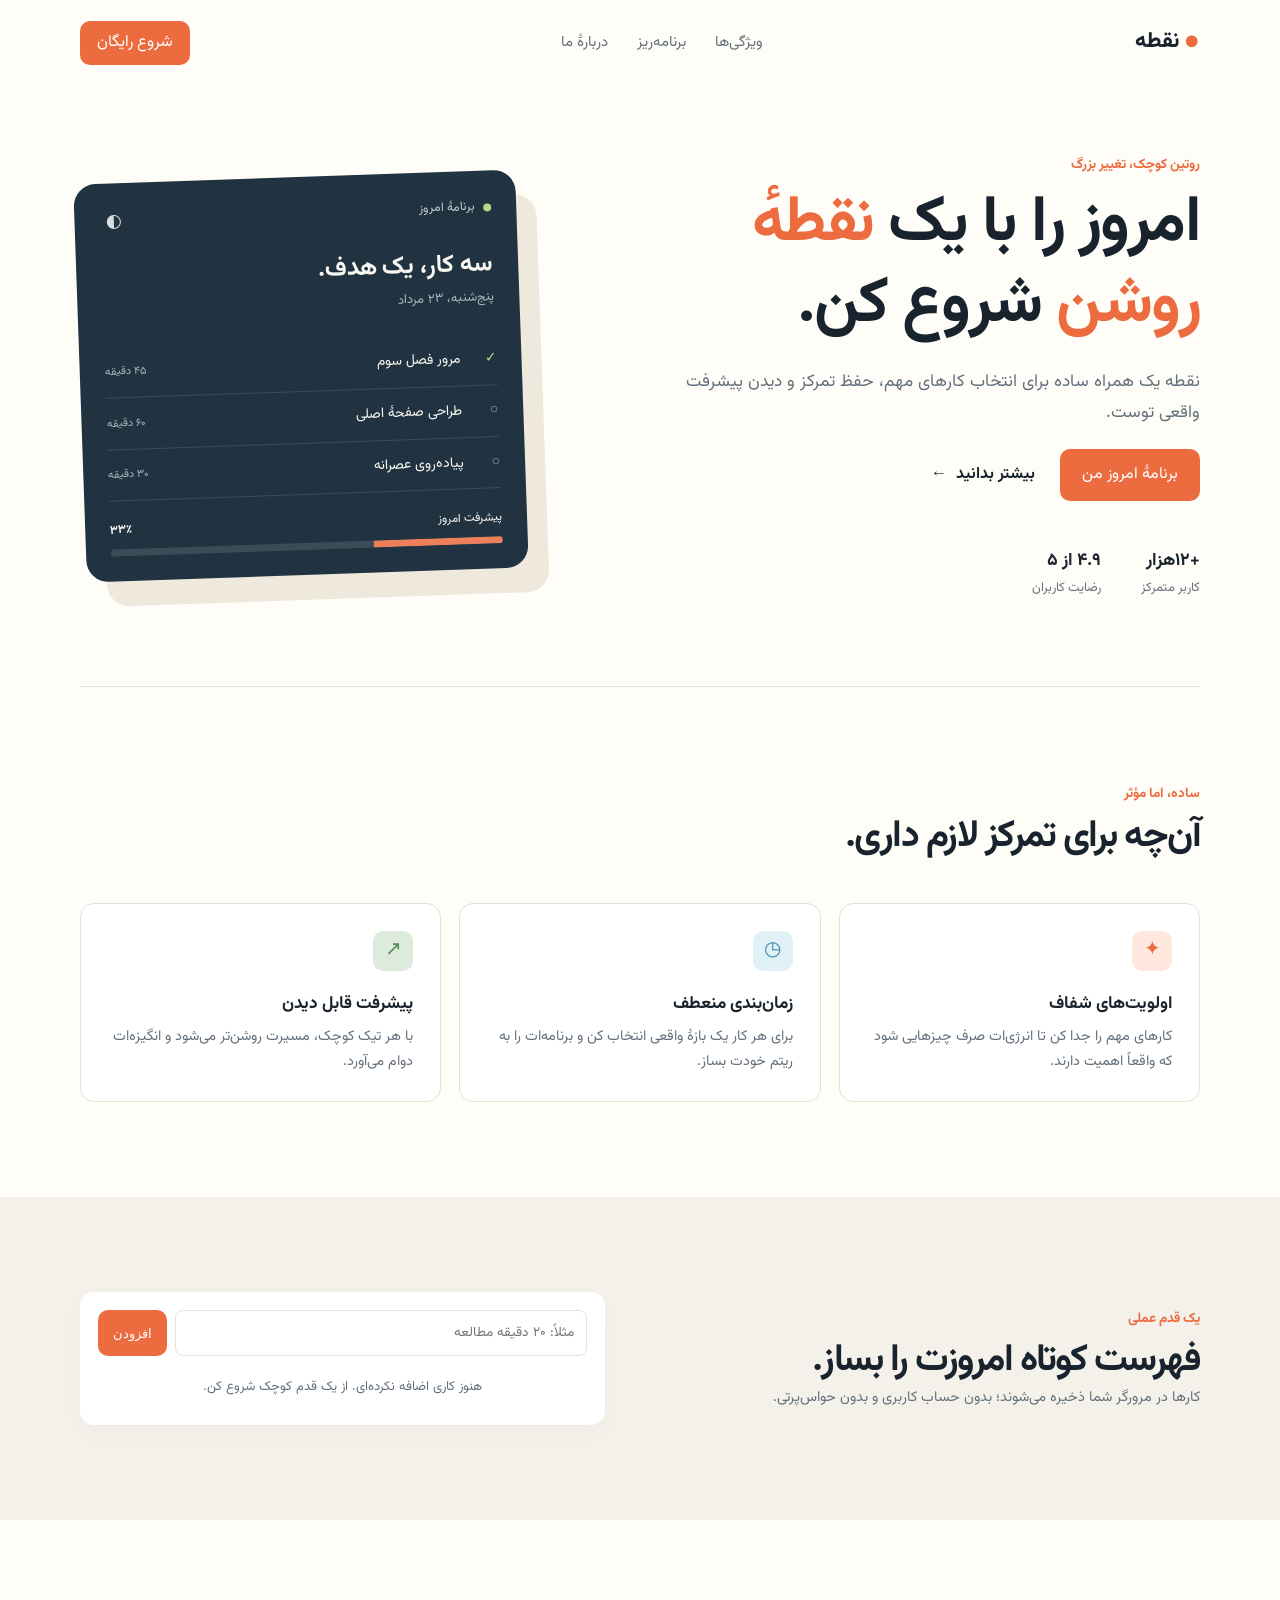
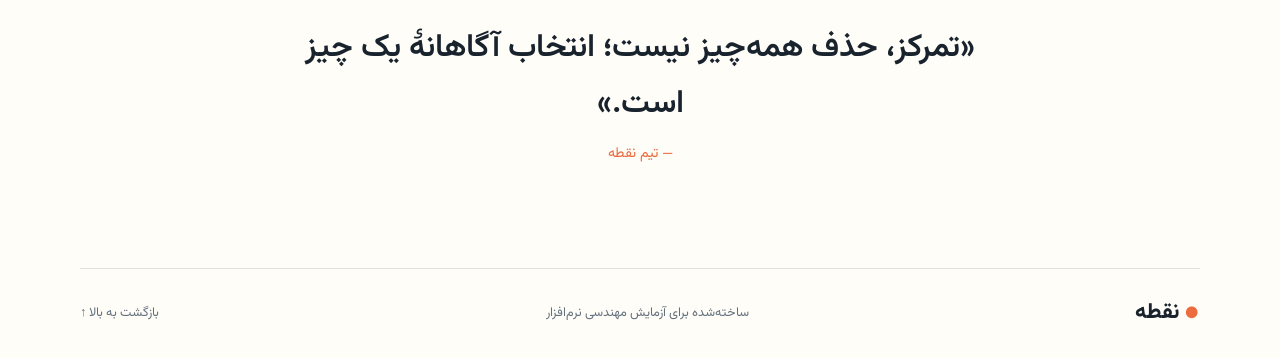
==== index.html @ 655641fa "feat: add semantic landing page" ====
<!doctype html>
<html lang="fa" dir="rtl">
  <head>
    <meta charset="UTF-8" />
    <meta name="viewport" content="width=device-width, initial-scale=1.0" />
    <meta name="description" content="نقطه؛ ابزار سبک مدیریت تمرکز و کارهای روزانه" />
    <title>نقطه | تمرکز امروز</title>
    <link rel="preconnect" href="https://fonts.googleapis.com" />
    <link rel="preconnect" href="https://fonts.gstatic.com" crossorigin />
    <link href="https://fonts.googleapis.com/css2?family=Vazirmatn:wght@400;500;600;700;800&display=swap" rel="stylesheet" />
    <link rel="stylesheet" href="assets/css/style.css" />
  </head>
  <body>
    <header class="site-header container">
      <a class="brand" href="#top" aria-label="صفحهٔ نخست نقطه"><span>●</span> نقطه</a>
      <nav aria-label="ناوبری اصلی">
        <a href="#features">ویژگی‌ها</a>
        <a href="#planner">برنامه‌ریز</a>
        <a href="#about">دربارهٔ ما</a>
      </nav>
      <a class="button button--small" href="#planner">شروع رایگان</a>
    </header>

    <main id="top">
      <section class="hero container">
        <div class="hero__content">
          <p class="eyebrow">روتین کوچک، تغییر بزرگ</p>
          <h1>امروز را با یک <em>نقطهٔ روشن</em> شروع کن.</h1>
          <p class="hero__lead">نقطه یک همراه ساده برای انتخاب کارهای مهم، حفظ تمرکز و دیدن پیشرفت واقعی توست.</p>
          <div class="hero__actions">
            <a class="button" href="#planner">برنامهٔ امروز من</a>
            <a class="text-link" href="#features">بیشتر بدانید <span>←</span></a>
          </div>
          <div class="hero__meta">
            <div><strong>+۱۲هزار</strong><span>کاربر متمرکز</span></div>
            <div><strong>۴.۹ از ۵</strong><span>رضایت کاربران</span></div>
          </div>
        </div>
        <div class="focus-card" aria-label="نمونهٔ برنامهٔ تمرکز امروز">
          <div class="focus-card__top"><span class="status-dot"></span><span>برنامهٔ امروز</span><button id="themeToggle" type="button" aria-label="تغییر حالت رنگ">◐</button></div>
          <h2>سه کار، یک هدف.</h2>
          <p class="muted">پنج‌شنبه، ۲۳ مرداد</p>
          <ul class="task-preview">
            <li><span class="check done">✓</span><span>مرور فصل سوم</span><small>۴۵ دقیقه</small></li>
            <li><span class="check">○</span><span>طراحی صفحهٔ اصلی</span><small>۶۰ دقیقه</small></li>
            <li><span class="check">○</span><span>پیاده‌روی عصرانه</span><small>۳۰ دقیقه</small></li>
          </ul>
          <div class="progress-label"><span>پیشرفت امروز</span><strong>۳۳٪</strong></div>
          <div class="progress"><span></span></div>
        </div>
      </section>

      <section id="features" class="features section container">
        <div class="section-heading"><p class="eyebrow">ساده، اما مؤثر</p><h2>آن‌چه برای تمرکز لازم داری.</h2></div>
        <div class="feature-grid">
          <article class="feature-card"><div class="icon icon--orange">✦</div><h3>اولویت‌های شفاف</h3><p>کارهای مهم را جدا کن تا انرژی‌ات صرف چیزهایی شود که واقعاً اهمیت دارند.</p></article>
          <article class="feature-card"><div class="icon icon--blue">◷</div><h3>زمان‌بندی منعطف</h3><p>برای هر کار یک بازهٔ واقعی انتخاب کن و برنامه‌ات را به ریتم خودت بساز.</p></article>
          <article class="feature-card"><div class="icon icon--green">↗</div><h3>پیشرفت قابل دیدن</h3><p>با هر تیک کوچک، مسیرت روشن‌تر می‌شود و انگیزه‌ات دوام می‌آورد.</p></article>
        </div>
      </section>

      <section id="planner" class="planner section">
        <div class="container planner__inner">
          <div><p class="eyebrow">یک قدم عملی</p><h2>فهرست کوتاه امروزت را بساز.</h2><p class="planner__text">کارها در مرورگر شما ذخیره می‌شوند؛ بدون حساب کاربری و بدون حواس‌پرتی.</p></div>
          <div class="todo" aria-label="فهرست کارها">
            <form id="taskForm"><label class="sr-only" for="taskInput">کار جدید</label><input id="taskInput" maxlength="80" placeholder="مثلاً: ۲۰ دقیقه مطالعه" required /><button class="button" type="submit">افزودن</button></form>
            <ul id="taskList" class="todo__list" aria-live="polite"></ul>
            <p id="emptyState" class="todo__empty">هنوز کاری اضافه نکرده‌ای. از یک قدم کوچک شروع کن.</p>
          </div>
        </div>
      </section>

      <section id="about" class="quote container"><p>«تمرکز، حذف همه‌چیز نیست؛ انتخاب آگاهانهٔ یک چیز است.»</p><span>— تیم نقطه</span></section>
    </main>
    <footer class="site-footer container"><a class="brand" href="#top"><span>●</span> نقطه</a><p>ساخته‌شده برای آزمایش مهندسی نرم‌افزار</p><a href="#top">بازگشت به بالا ↑</a></footer>
    <script src="assets/js/app.js"></script>
  </body>
</html>
---- assets/css/style.css ----
:root { --ink:#19232d; --muted:#64717d; --paper:#fffdf8; --surface:#f4f1ea; --line:#e6e1d8; --orange:#ec6b3f; --orange-deep:#c94e28; --navy:#213340; --blue:#dff0f7; --green:#dcebdc; }
* { box-sizing:border-box; }
html { scroll-behavior:smooth; }
body { margin:0; color:var(--ink); background:var(--paper); font-family:Vazirmatn, Tahoma, sans-serif; line-height:1.75; }
a { color:inherit; text-decoration:none; }.container { width:min(1120px, calc(100% - 40px)); margin-inline:auto; }.site-header { min-height:86px; display:flex; align-items:center; justify-content:space-between; gap:25px; }.brand { font-size:1.35rem; font-weight:800; }.brand span { color:var(--orange); font-size:1.7rem; vertical-align:-2px; }.site-header nav { display:flex; gap:29px; color:var(--muted); font-size:.93rem; }.site-header nav a:hover,.text-link:hover { color:var(--orange); }.button { border:0; border-radius:10px; padding:12px 22px; display:inline-block; cursor:pointer; color:#fff; background:var(--orange); font:600 .9rem inherit; transition:transform .2s, background .2s; }.button:hover { background:var(--orange-deep); transform:translateY(-2px); }.button--small { padding:8px 17px; }.hero { min-height:600px; display:grid; grid-template-columns:1.15fr .85fr; align-items:center; gap:80px; padding:65px 0 85px; }.eyebrow { margin:0 0 7px; color:var(--orange); font-weight:700; font-size:.85rem; }.hero h1,.section-heading h2,.planner h2 { margin:0; font-size:clamp(2.4rem,5vw,4.4rem); line-height:1.27; letter-spacing:-1.5px; }.hero h1 em { color:var(--orange); font-style:normal; }.hero__lead { max-width:520px; color:var(--muted); font-size:1.08rem; margin:21px 0; }.hero__actions { display:flex; align-items:center; gap:25px; }.text-link { font-weight:700; }.text-link span { margin-right:5px; }.hero__meta { display:flex; gap:40px; margin-top:45px; }.hero__meta div { display:grid; }.hero__meta strong { font-size:1.1rem; }.hero__meta span { font-size:.8rem; color:var(--muted); }.focus-card { direction:rtl; background:var(--navy); color:#f9f7f1; border-radius:22px; padding:25px; box-shadow:20px 25px 0 #eee8dd; transform:rotate(-2deg); }.focus-card__top { display:flex; gap:8px; align-items:center; color:#c4ced0; font-size:.78rem; }.status-dot { width:8px; height:8px; background:#b8db8a; border-radius:50%; }.focus-card__top button { margin-right:auto; color:#d7dedf; background:transparent; border:0; font-size:1.15rem; cursor:pointer; }.focus-card h2 { margin:24px 0 0; font-size:1.55rem; }.muted { color:#a8b6ba; font-size:.82rem; margin:0; }.task-preview { list-style:none; padding:0; margin:24px 0 19px; }.task-preview li { border-bottom:1px solid #3a4d57; padding:13px 0; display:grid; grid-template-columns:27px 1fr auto; gap:9px; align-items:center; font-size:.88rem; }.check { color:#96a7ab; }.check.done { color:#b8db8a; }.task-preview small { color:#a8b6ba; font-size:.7rem; }.progress-label { display:flex; justify-content:space-between; font-size:.75rem; }.progress { height:7px; border-radius:9px; margin-top:8px; background:#3a4d57; overflow:hidden; }.progress span { display:block; width:33%; height:100%; background:#ed805a; }.section { padding:95px 0; }.features { border-top:1px solid var(--line); }.section-heading { max-width:530px; }.section-heading h2,.planner h2 { font-size:2.35rem; }.feature-grid { display:grid; grid-template-columns:repeat(3,1fr); gap:18px; margin-top:42px; }.feature-card { padding:27px; background:#fff; border:1px solid var(--line); border-radius:14px; }.feature-card h3 { margin:18px 0 5px; font-size:1.08rem; }.feature-card p,.planner__text { margin:0; color:var(--muted); font-size:.9rem; }.icon { display:grid; place-items:center; width:40px; height:40px; border-radius:10px; font-size:1.25rem; }.icon--orange { background:#ffe8dd; color:var(--orange); }.icon--blue { background:var(--blue); color:#438cab; }.icon--green { background:var(--green); color:#578958; }.planner { background:var(--surface); }.planner__inner { display:grid; grid-template-columns:1fr 1fr; gap:70px; align-items:center; }.todo { background:#fff; padding:18px; border-radius:14px; box-shadow:0 8px 25px #2e302907; }#taskForm { display:flex; gap:8px; }#taskInput { min-width:0; flex:1; padding:10px 12px; border:1px solid var(--line); border-radius:8px; font:inherit; font-size:.85rem; outline-color:var(--orange); }#taskForm .button { padding:9px 15px; }.todo__list { list-style:none; margin:14px 0 0; padding:0; }.todo__list li { display:flex; align-items:center; gap:10px; padding:10px 2px; border-bottom:1px solid #f0ede7; font-size:.88rem; }.todo__list input { accent-color:var(--orange); width:16px; height:16px; }.todo__list .complete { color:var(--muted); text-decoration:line-through; }.delete { margin-right:auto; border:0; background:transparent; color:#aab1b4; cursor:pointer; font-size:1rem; }.todo__empty { text-align:center; color:var(--muted); font-size:.82rem; margin:20px 0 8px; }.quote { text-align:center; padding:100px 20px; }.quote p { max-width:700px; margin:0 auto 8px; font-size:clamp(1.35rem,3vw,2rem); font-weight:600; }.quote span { color:var(--orange); font-size:.9rem; }.site-footer { border-top:1px solid var(--line); min-height:90px; display:flex; align-items:center; justify-content:space-between; font-size:.8rem; color:var(--muted); }.site-footer .brand { color:var(--ink); }.sr-only { position:absolute; width:1px; height:1px; padding:0; margin:-1px; overflow:hidden; clip:rect(0,0,0,0); white-space:nowrap; border:0; }
body.dark { --ink:#e6eceb; --muted:#abb7bb; --paper:#17242b; --surface:#203038; --line:#34464e; }.dark .feature-card,.dark .todo { background:#203038; }.dark .focus-card { box-shadow:20px 25px 0 #111b20; }
@media (max-width:760px) { .site-header nav { display:none; }.hero,.planner__inner { grid-template-columns:1fr; gap:42px; }.hero { padding:42px 0 75px; }.focus-card { max-width:430px; width:90%; margin-inline:auto; }.feature-grid { grid-template-columns:1fr; }.section { padding:70px 0; }.site-footer { padding:20px 0; flex-wrap:wrap; gap:10px 22px; }.site-footer p { order:3; width:100%; margin:0; }.hero__meta { margin-top:30px; } }
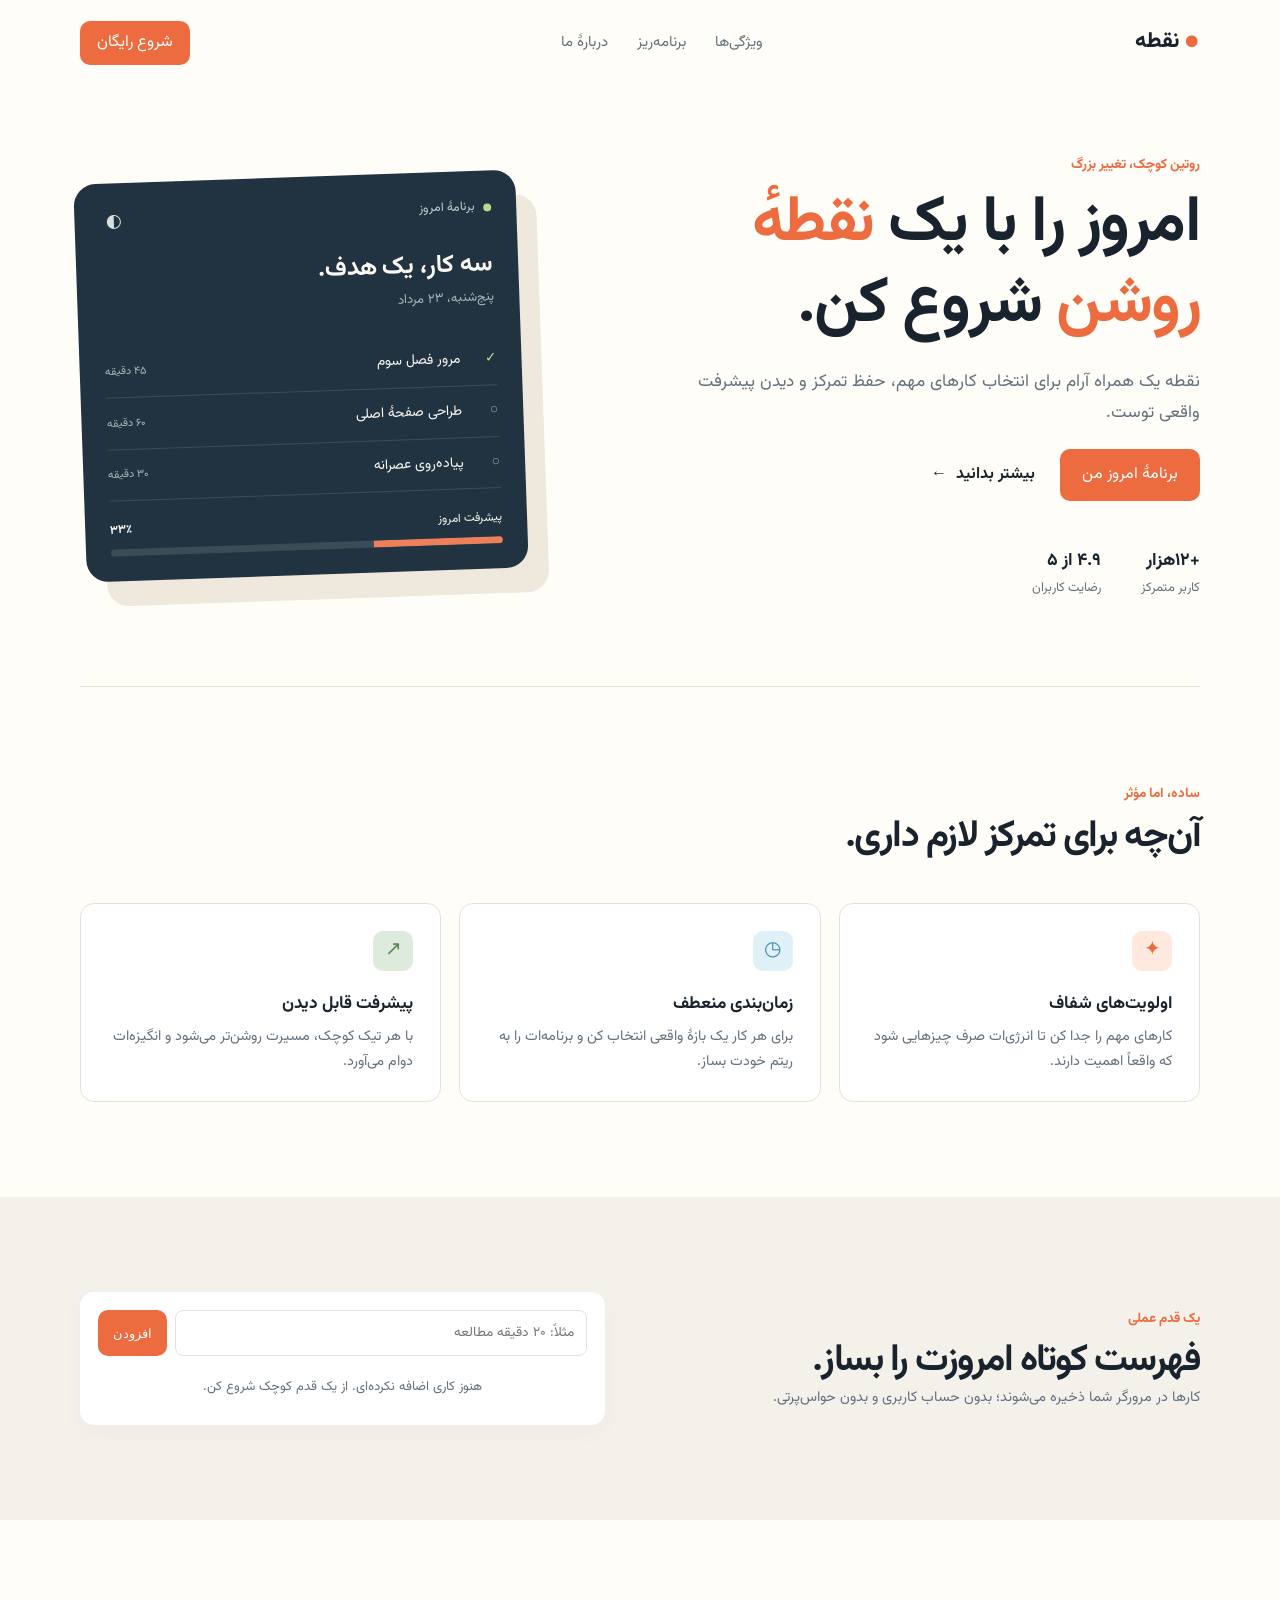
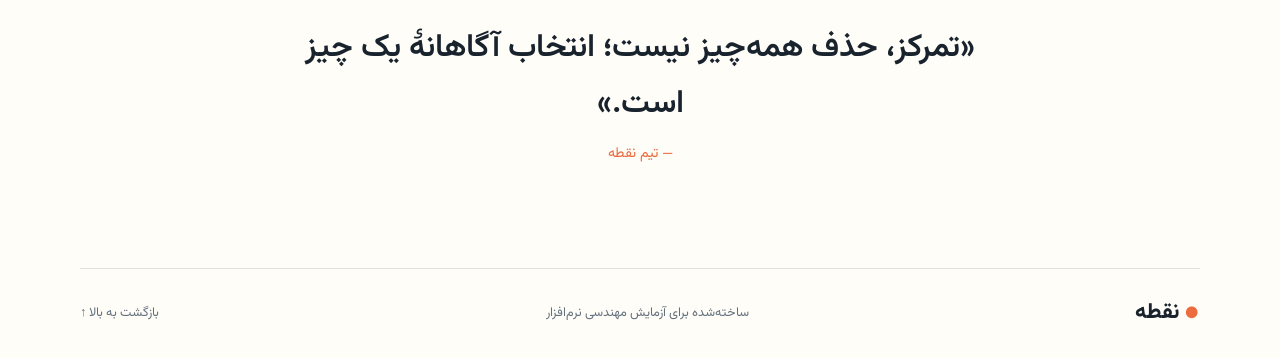
==== commit 2f102fb0: "feat: refine hero product copy" ====
--- a/index.html
+++ b/index.html
@@ -4,13 +4,17 @@
     <meta charset="UTF-8" />
     <meta name="viewport" content="width=device-width, initial-scale=1.0" />
     <meta name="description" content="نقطه؛ ابزار سبک مدیریت تمرکز و کارهای روزانه" />
+    <meta name="theme-color" content="#ec6b3f" />
     <title>نقطه | تمرکز امروز</title>
+    <link rel="icon" href="assets/favicon.svg" type="image/svg+xml" />
+    <link rel="manifest" href="site.webmanifest" />
     <link rel="preconnect" href="https://fonts.googleapis.com" />
     <link rel="preconnect" href="https://fonts.gstatic.com" crossorigin />
     <link href="https://fonts.googleapis.com/css2?family=Vazirmatn:wght@400;500;600;700;800&display=swap" rel="stylesheet" />
     <link rel="stylesheet" href="assets/css/style.css" />
   </head>
   <body>
+    <a class="skip-link" href="#main-content">پرش به محتوای اصلی</a>
     <header class="site-header container">
       <a class="brand" href="#top" aria-label="صفحهٔ نخست نقطه"><span>●</span> نقطه</a>
       <nav aria-label="ناوبری اصلی">
@@ -21,12 +25,12 @@
       <a class="button button--small" href="#planner">شروع رایگان</a>
     </header>
 
-    <main id="top">
+    <main id="main-content">
       <section class="hero container">
         <div class="hero__content">
           <p class="eyebrow">روتین کوچک، تغییر بزرگ</p>
           <h1>امروز را با یک <em>نقطهٔ روشن</em> شروع کن.</h1>
-          <p class="hero__lead">نقطه یک همراه ساده برای انتخاب کارهای مهم، حفظ تمرکز و دیدن پیشرفت واقعی توست.</p>
+          <p class="hero__lead">نقطه یک همراه آرام برای انتخاب کارهای مهم، حفظ تمرکز و دیدن پیشرفت واقعی توست.</p>
           <div class="hero__actions">
             <a class="button" href="#planner">برنامهٔ امروز من</a>
             <a class="text-link" href="#features">بیشتر بدانید <span>←</span></a>
--- a/assets/css/style.css
+++ b/assets/css/style.css
@@ -1,7 +1,7 @@
 :root { --ink:#19232d; --muted:#64717d; --paper:#fffdf8; --surface:#f4f1ea; --line:#e6e1d8; --orange:#ec6b3f; --orange-deep:#c94e28; --navy:#213340; --blue:#dff0f7; --green:#dcebdc; }
 * { box-sizing:border-box; }
 html { scroll-behavior:smooth; }
-body { margin:0; color:var(--ink); background:var(--paper); font-family:Vazirmatn, Tahoma, sans-serif; line-height:1.75; }
+body { margin:0; color:var(--ink); background:var(--paper); font-family:Vazirmatn, Tahoma, sans-serif; line-height:1.75; }.skip-link { position:fixed; top:-60px; right:20px; z-index:10; padding:8px 14px; color:#fff; background:var(--orange); border-radius:8px; transition:top .2s; }.skip-link:focus { top:15px; }
 a { color:inherit; text-decoration:none; }.container { width:min(1120px, calc(100% - 40px)); margin-inline:auto; }.site-header { min-height:86px; display:flex; align-items:center; justify-content:space-between; gap:25px; }.brand { font-size:1.35rem; font-weight:800; }.brand span { color:var(--orange); font-size:1.7rem; vertical-align:-2px; }.site-header nav { display:flex; gap:29px; color:var(--muted); font-size:.93rem; }.site-header nav a:hover,.text-link:hover { color:var(--orange); }.button { border:0; border-radius:10px; padding:12px 22px; display:inline-block; cursor:pointer; color:#fff; background:var(--orange); font:600 .9rem inherit; transition:transform .2s, background .2s; }.button:hover { background:var(--orange-deep); transform:translateY(-2px); }.button--small { padding:8px 17px; }.hero { min-height:600px; display:grid; grid-template-columns:1.15fr .85fr; align-items:center; gap:80px; padding:65px 0 85px; }.eyebrow { margin:0 0 7px; color:var(--orange); font-weight:700; font-size:.85rem; }.hero h1,.section-heading h2,.planner h2 { margin:0; font-size:clamp(2.4rem,5vw,4.4rem); line-height:1.27; letter-spacing:-1.5px; }.hero h1 em { color:var(--orange); font-style:normal; }.hero__lead { max-width:520px; color:var(--muted); font-size:1.08rem; margin:21px 0; }.hero__actions { display:flex; align-items:center; gap:25px; }.text-link { font-weight:700; }.text-link span { margin-right:5px; }.hero__meta { display:flex; gap:40px; margin-top:45px; }.hero__meta div { display:grid; }.hero__meta strong { font-size:1.1rem; }.hero__meta span { font-size:.8rem; color:var(--muted); }.focus-card { direction:rtl; background:var(--navy); color:#f9f7f1; border-radius:22px; padding:25px; box-shadow:20px 25px 0 #eee8dd; transform:rotate(-2deg); }.focus-card__top { display:flex; gap:8px; align-items:center; color:#c4ced0; font-size:.78rem; }.status-dot { width:8px; height:8px; background:#b8db8a; border-radius:50%; }.focus-card__top button { margin-right:auto; color:#d7dedf; background:transparent; border:0; font-size:1.15rem; cursor:pointer; }.focus-card h2 { margin:24px 0 0; font-size:1.55rem; }.muted { color:#a8b6ba; font-size:.82rem; margin:0; }.task-preview { list-style:none; padding:0; margin:24px 0 19px; }.task-preview li { border-bottom:1px solid #3a4d57; padding:13px 0; display:grid; grid-template-columns:27px 1fr auto; gap:9px; align-items:center; font-size:.88rem; }.check { color:#96a7ab; }.check.done { color:#b8db8a; }.task-preview small { color:#a8b6ba; font-size:.7rem; }.progress-label { display:flex; justify-content:space-between; font-size:.75rem; }.progress { height:7px; border-radius:9px; margin-top:8px; background:#3a4d57; overflow:hidden; }.progress span { display:block; width:33%; height:100%; background:#ed805a; }.section { padding:95px 0; }.features { border-top:1px solid var(--line); }.section-heading { max-width:530px; }.section-heading h2,.planner h2 { font-size:2.35rem; }.feature-grid { display:grid; grid-template-columns:repeat(3,1fr); gap:18px; margin-top:42px; }.feature-card { padding:27px; background:#fff; border:1px solid var(--line); border-radius:14px; }.feature-card h3 { margin:18px 0 5px; font-size:1.08rem; }.feature-card p,.planner__text { margin:0; color:var(--muted); font-size:.9rem; }.icon { display:grid; place-items:center; width:40px; height:40px; border-radius:10px; font-size:1.25rem; }.icon--orange { background:#ffe8dd; color:var(--orange); }.icon--blue { background:var(--blue); color:#438cab; }.icon--green { background:var(--green); color:#578958; }.planner { background:var(--surface); }.planner__inner { display:grid; grid-template-columns:1fr 1fr; gap:70px; align-items:center; }.todo { background:#fff; padding:18px; border-radius:14px; box-shadow:0 8px 25px #2e302907; }#taskForm { display:flex; gap:8px; }#taskInput { min-width:0; flex:1; padding:10px 12px; border:1px solid var(--line); border-radius:8px; font:inherit; font-size:.85rem; outline-color:var(--orange); }#taskForm .button { padding:9px 15px; }.todo__list { list-style:none; margin:14px 0 0; padding:0; }.todo__list li { display:flex; align-items:center; gap:10px; padding:10px 2px; border-bottom:1px solid #f0ede7; font-size:.88rem; }.todo__list input { accent-color:var(--orange); width:16px; height:16px; }.todo__list .complete { color:var(--muted); text-decoration:line-through; }.delete { margin-right:auto; border:0; background:transparent; color:#aab1b4; cursor:pointer; font-size:1rem; }.todo__empty { text-align:center; color:var(--muted); font-size:.82rem; margin:20px 0 8px; }.quote { text-align:center; padding:100px 20px; }.quote p { max-width:700px; margin:0 auto 8px; font-size:clamp(1.35rem,3vw,2rem); font-weight:600; }.quote span { color:var(--orange); font-size:.9rem; }.site-footer { border-top:1px solid var(--line); min-height:90px; display:flex; align-items:center; justify-content:space-between; font-size:.8rem; color:var(--muted); }.site-footer .brand { color:var(--ink); }.sr-only { position:absolute; width:1px; height:1px; padding:0; margin:-1px; overflow:hidden; clip:rect(0,0,0,0); white-space:nowrap; border:0; }
 body.dark { --ink:#e6eceb; --muted:#abb7bb; --paper:#17242b; --surface:#203038; --line:#34464e; }.dark .feature-card,.dark .todo { background:#203038; }.dark .focus-card { box-shadow:20px 25px 0 #111b20; }
 @media (max-width:760px) { .site-header nav { display:none; }.hero,.planner__inner { grid-template-columns:1fr; gap:42px; }.hero { padding:42px 0 75px; }.focus-card { max-width:430px; width:90%; margin-inline:auto; }.feature-grid { grid-template-columns:1fr; }.section { padding:70px 0; }.site-footer { padding:20px 0; flex-wrap:wrap; gap:10px 22px; }.site-footer p { order:3; width:100%; margin:0; }.hero__meta { margin-top:30px; } }
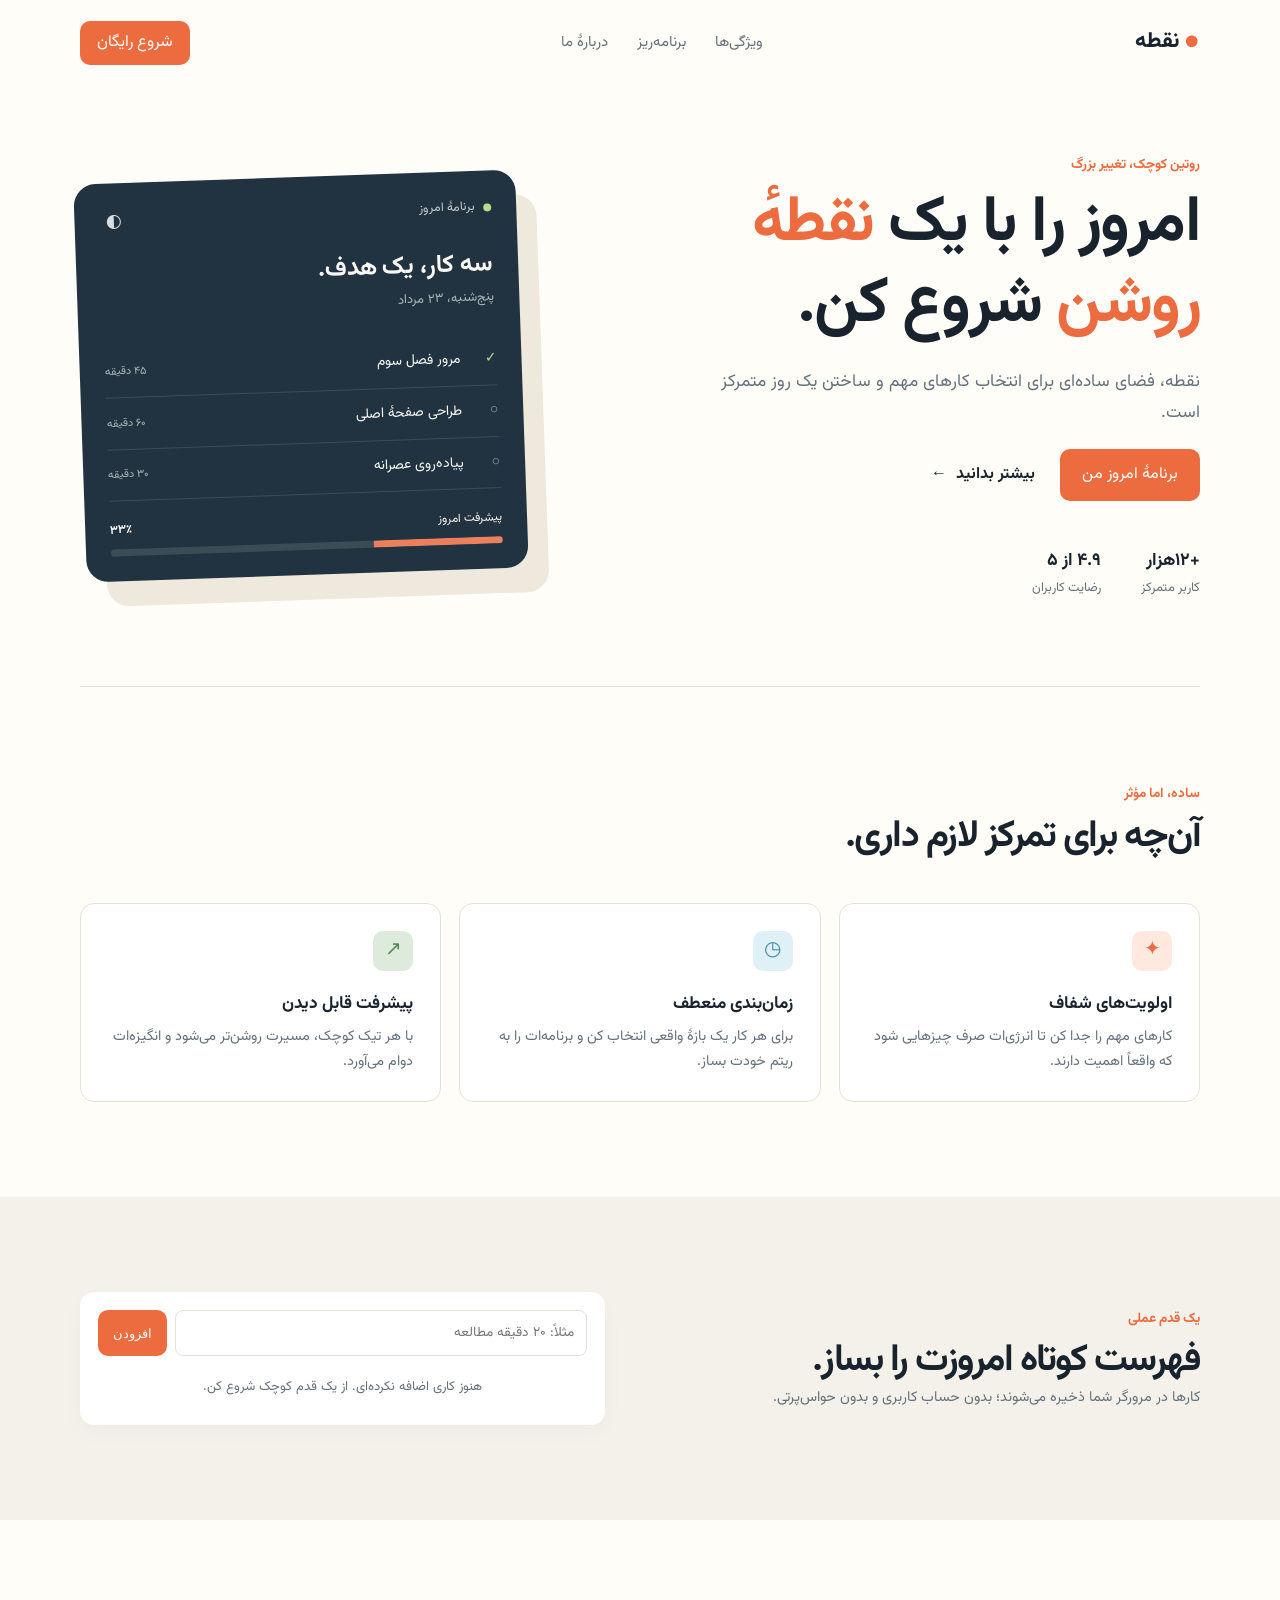
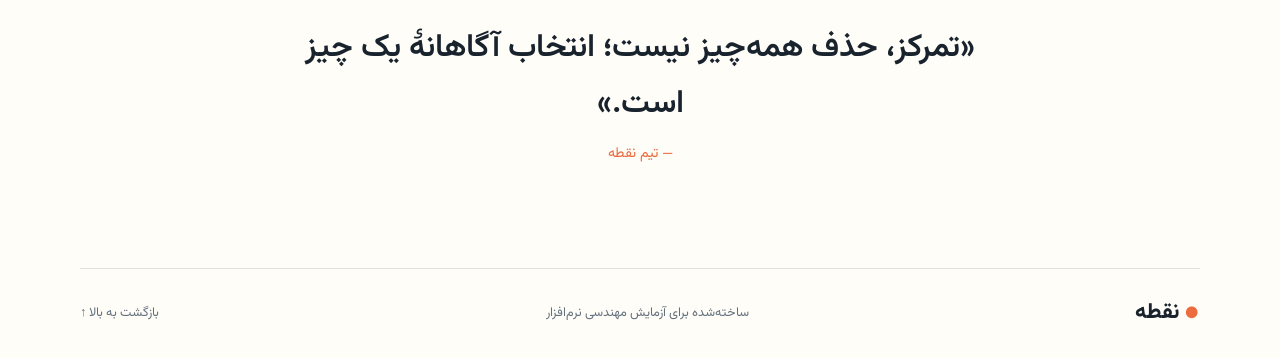
==== commit e0c273b7: "feat: clarify hero value proposition" ====
--- a/index.html
+++ b/index.html
@@ -30,7 +30,7 @@
         <div class="hero__content">
           <p class="eyebrow">روتین کوچک، تغییر بزرگ</p>
           <h1>امروز را با یک <em>نقطهٔ روشن</em> شروع کن.</h1>
-          <p class="hero__lead">نقطه یک همراه آرام برای انتخاب کارهای مهم، حفظ تمرکز و دیدن پیشرفت واقعی توست.</p>
+          <p class="hero__lead">نقطه، فضای ساده‌ای برای انتخاب کارهای مهم و ساختن یک روز متمرکز است.</p>
           <div class="hero__actions">
             <a class="button" href="#planner">برنامهٔ امروز من</a>
             <a class="text-link" href="#features">بیشتر بدانید <span>←</span></a>
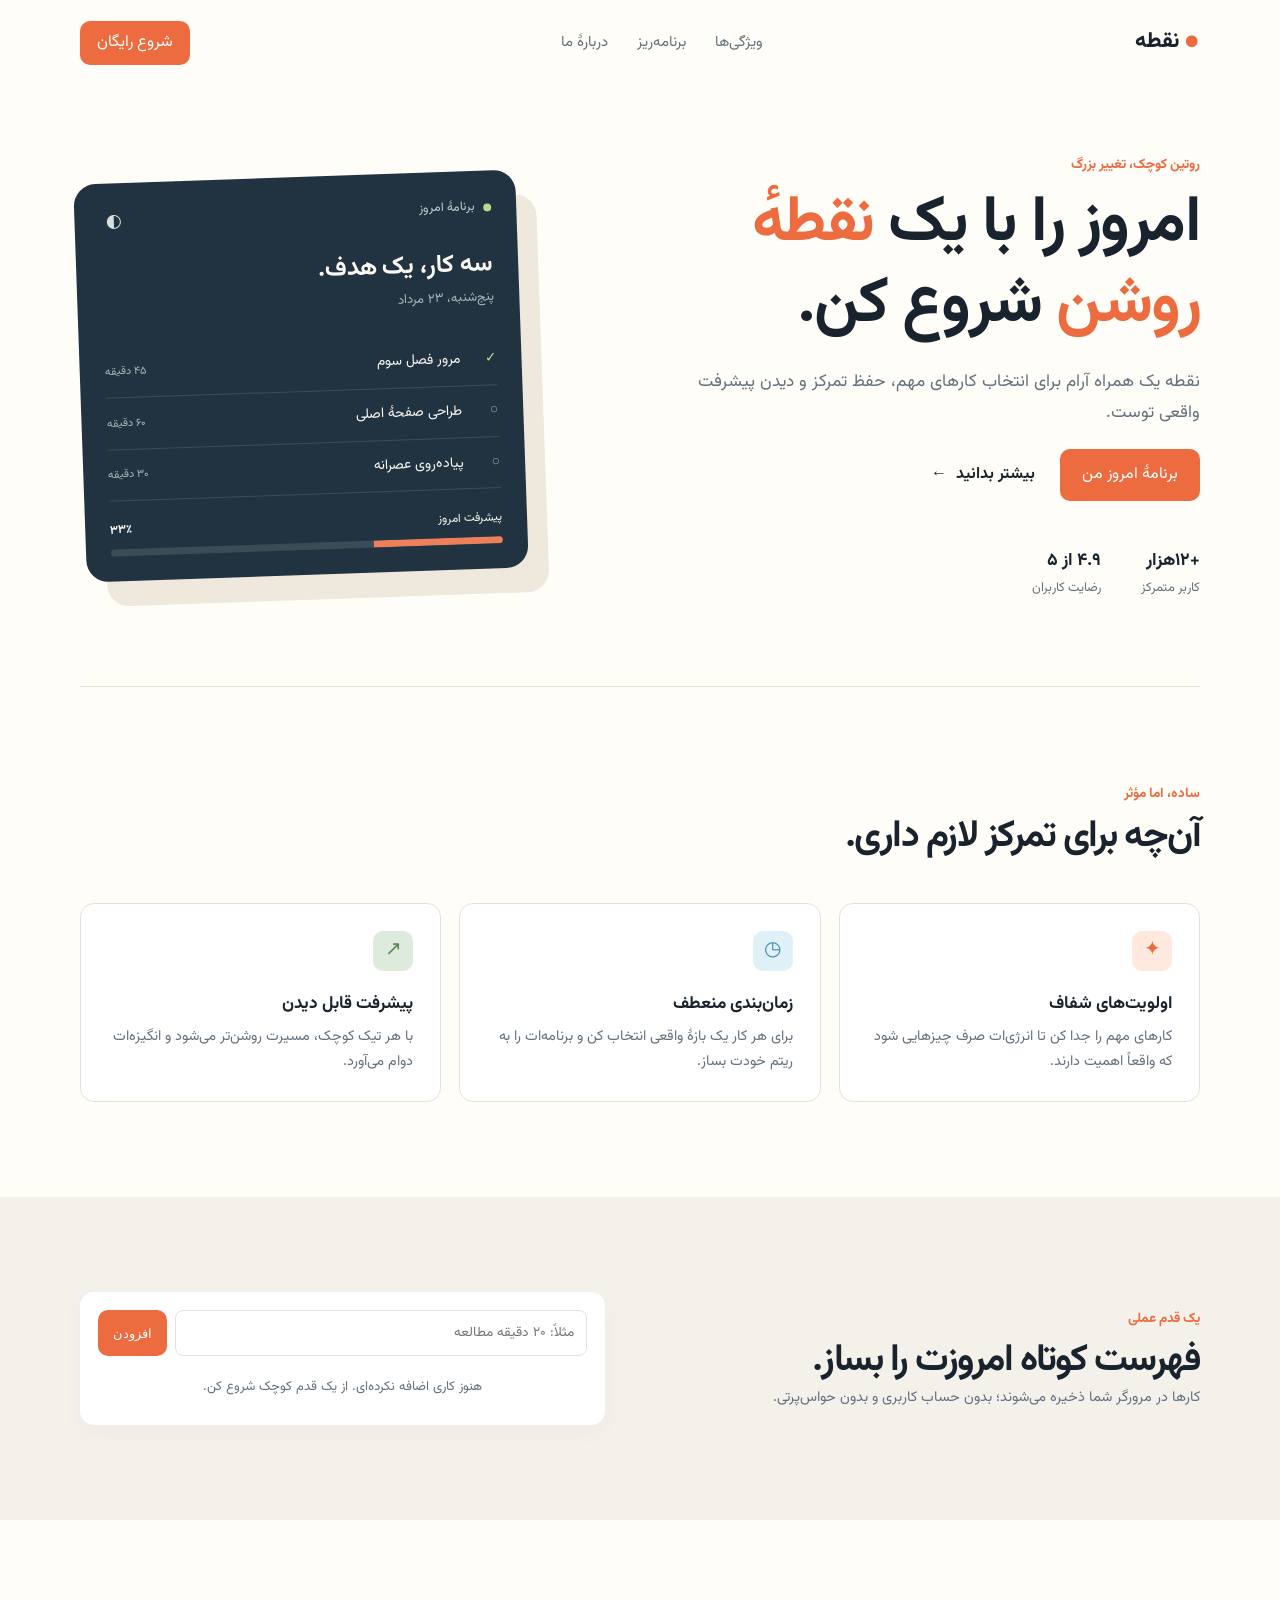
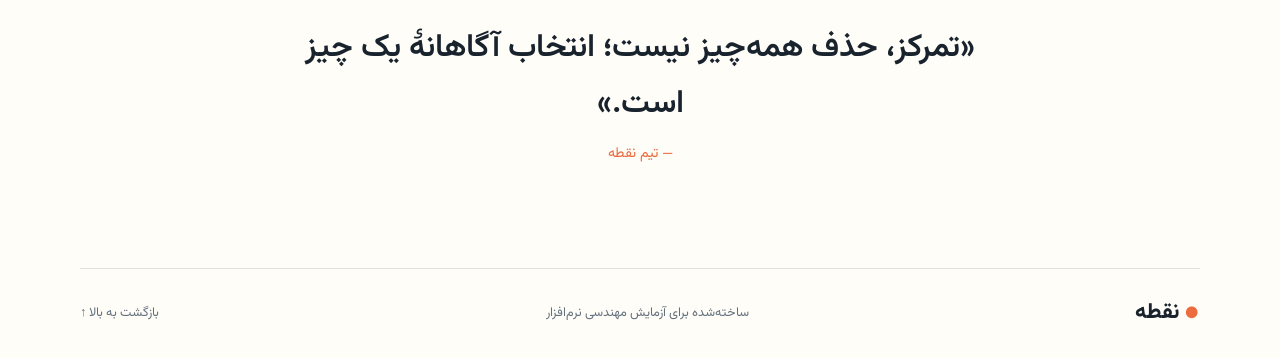
==== commit 6cadaf93: "merge: integrate refined hero copy" ====
--- a/index.html
+++ b/index.html
@@ -30,7 +30,7 @@
         <div class="hero__content">
           <p class="eyebrow">روتین کوچک، تغییر بزرگ</p>
           <h1>امروز را با یک <em>نقطهٔ روشن</em> شروع کن.</h1>
-          <p class="hero__lead">نقطه، فضای ساده‌ای برای انتخاب کارهای مهم و ساختن یک روز متمرکز است.</p>
+          <p class="hero__lead">نقطه یک همراه آرام برای انتخاب کارهای مهم، حفظ تمرکز و دیدن پیشرفت واقعی توست.</p>
           <div class="hero__actions">
             <a class="button" href="#planner">برنامهٔ امروز من</a>
             <a class="text-link" href="#features">بیشتر بدانید <span>←</span></a>
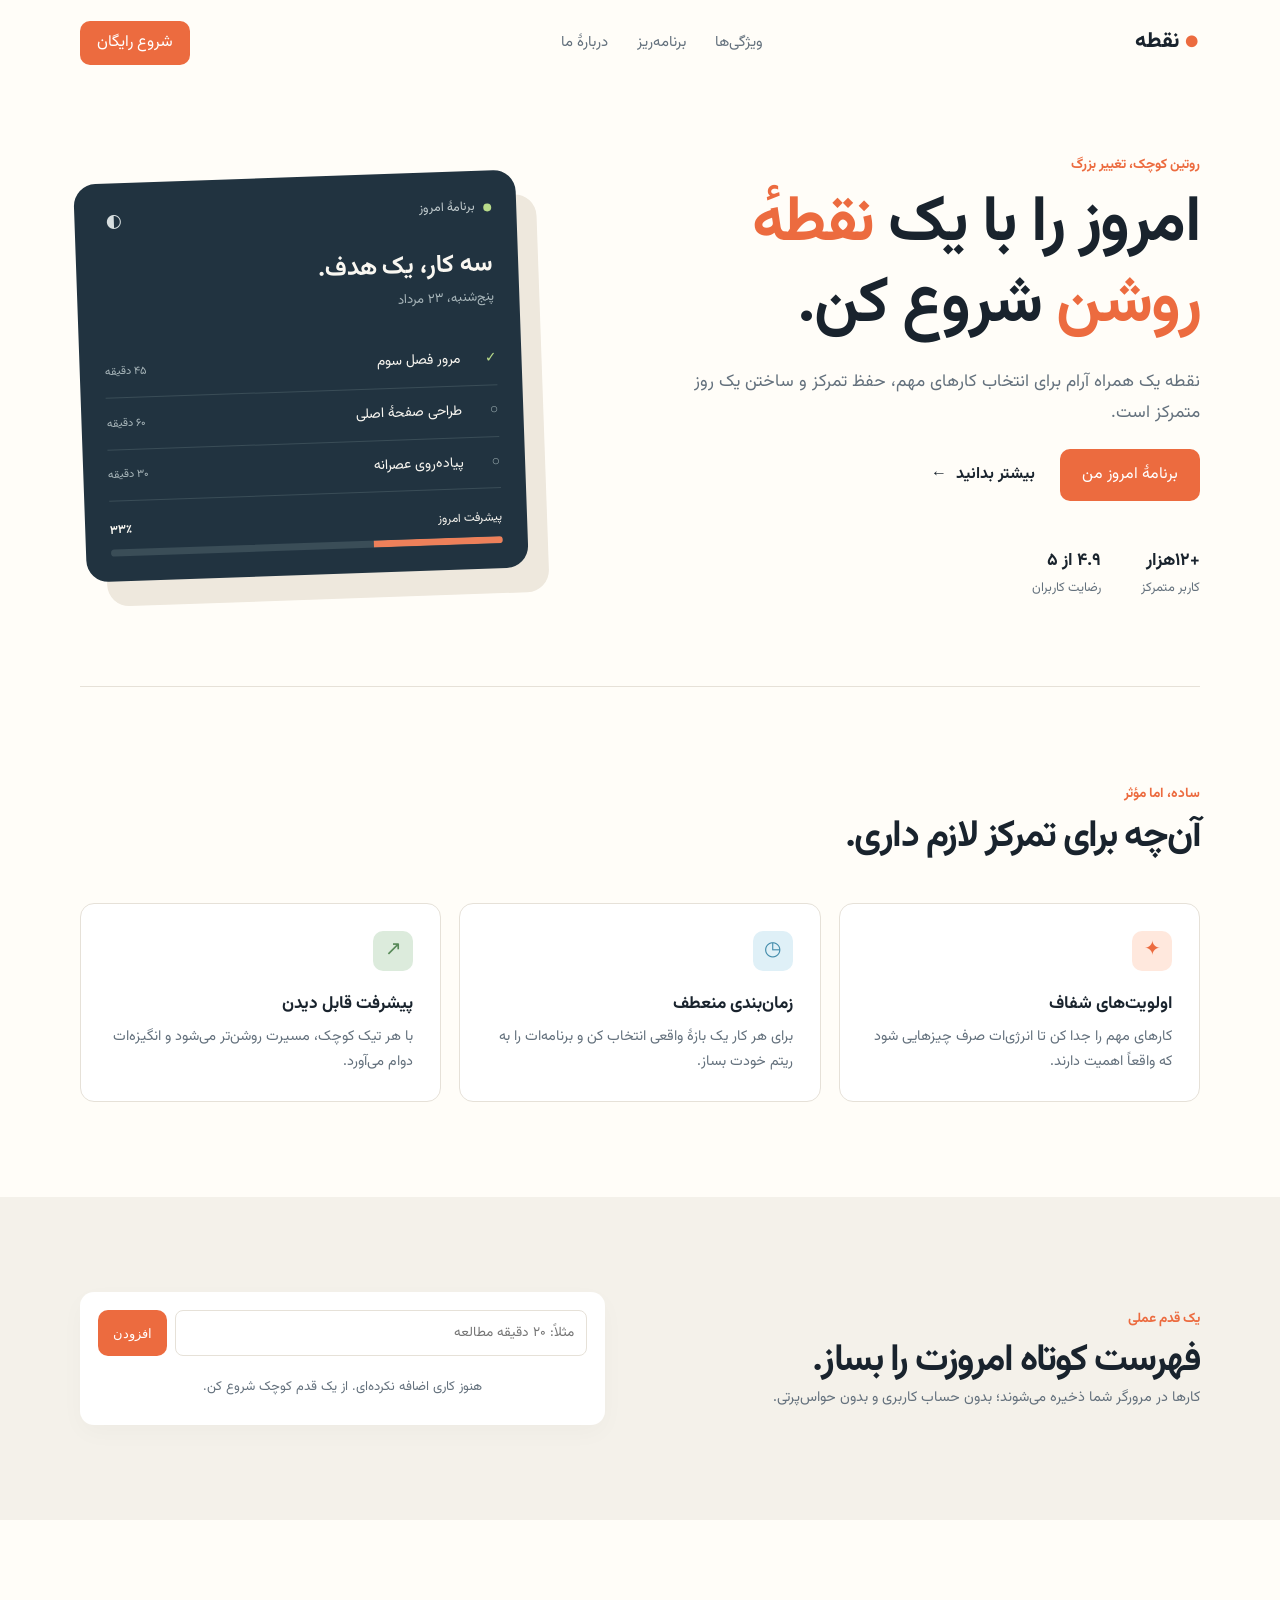
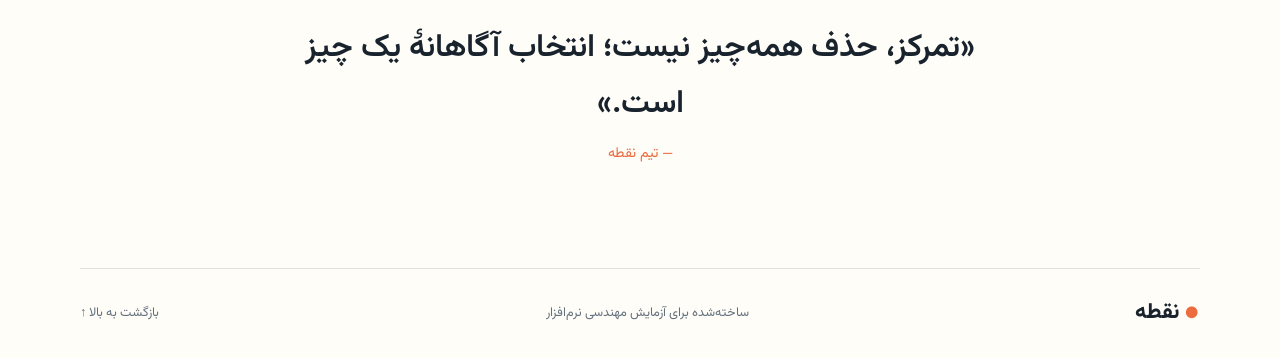
==== commit c663f5ee: "fix: resolve hero copy merge conflict" ====
--- a/index.html
+++ b/index.html
@@ -30,7 +30,7 @@
         <div class="hero__content">
           <p class="eyebrow">روتین کوچک، تغییر بزرگ</p>
           <h1>امروز را با یک <em>نقطهٔ روشن</em> شروع کن.</h1>
-          <p class="hero__lead">نقطه یک همراه آرام برای انتخاب کارهای مهم، حفظ تمرکز و دیدن پیشرفت واقعی توست.</p>
+          <p class="hero__lead">نقطه یک همراه آرام برای انتخاب کارهای مهم، حفظ تمرکز و ساختن یک روز متمرکز است.</p>
           <div class="hero__actions">
             <a class="button" href="#planner">برنامهٔ امروز من</a>
             <a class="text-link" href="#features">بیشتر بدانید <span>←</span></a>
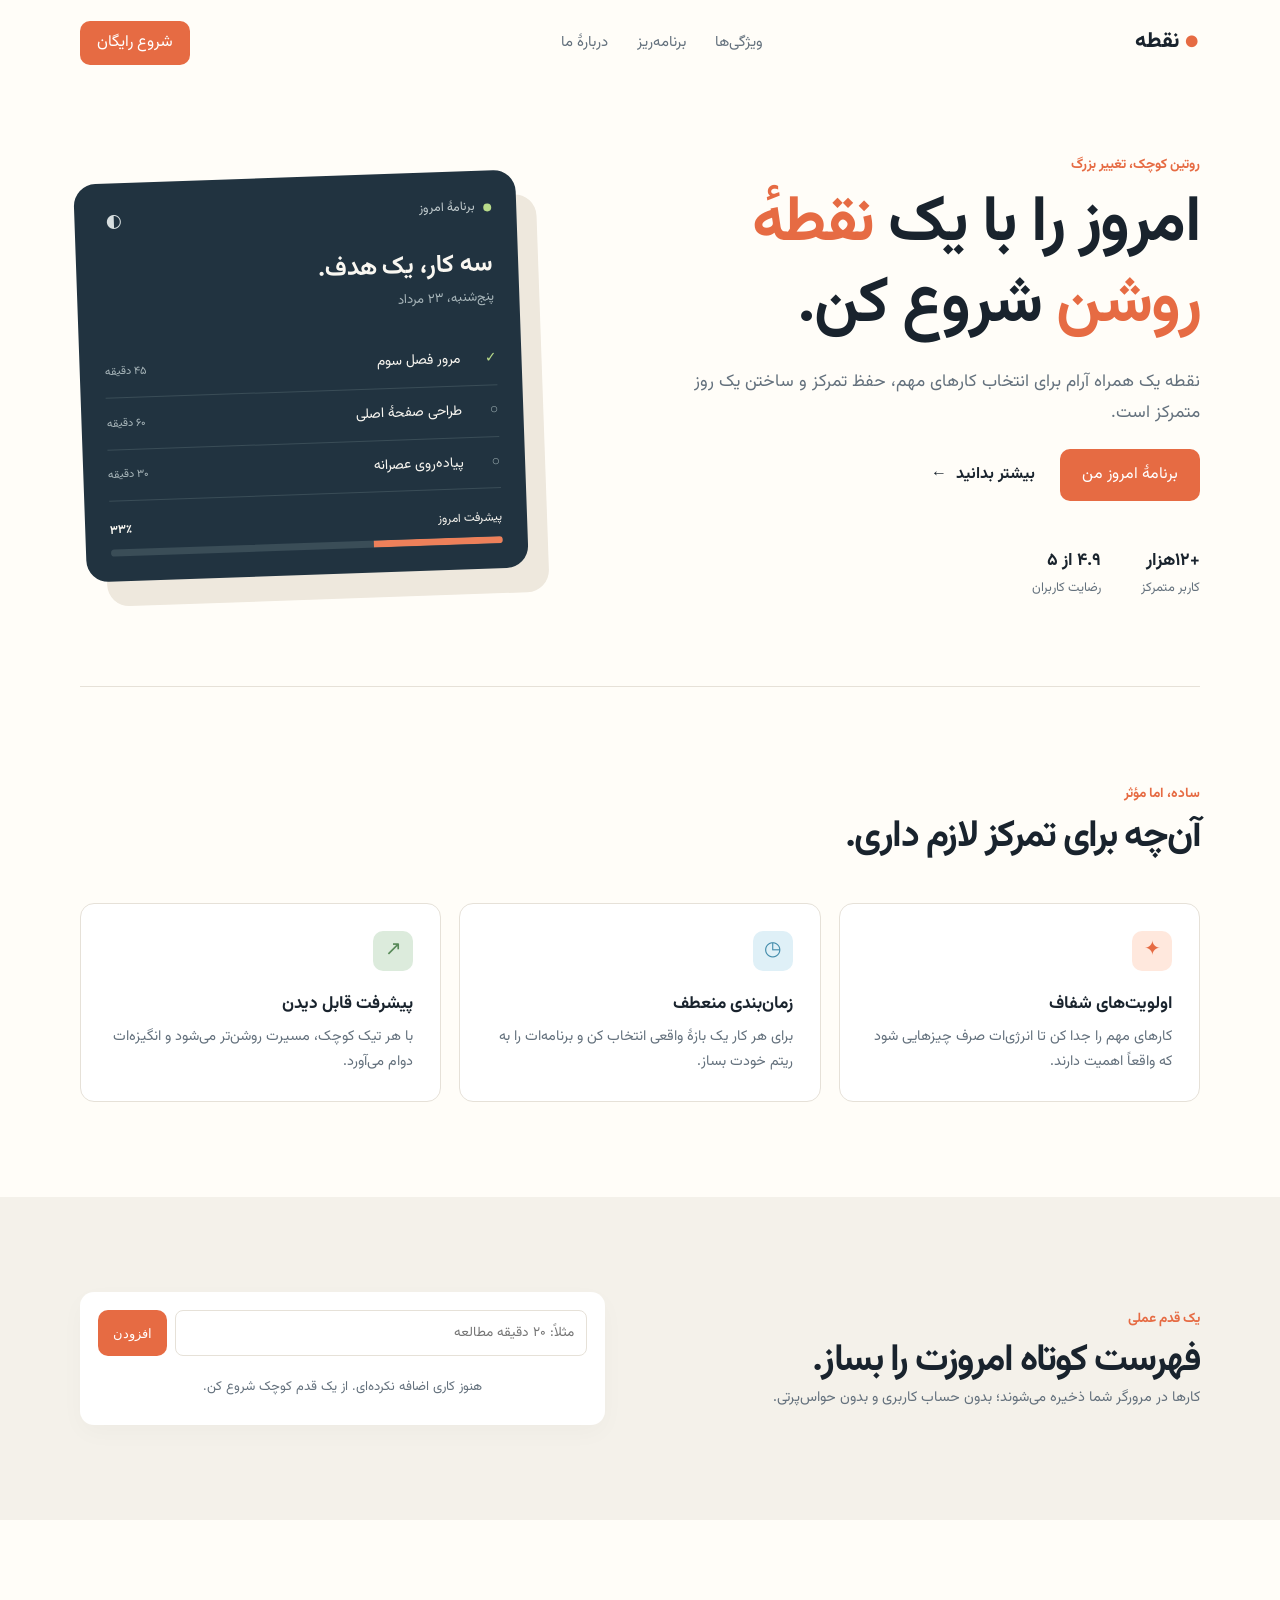
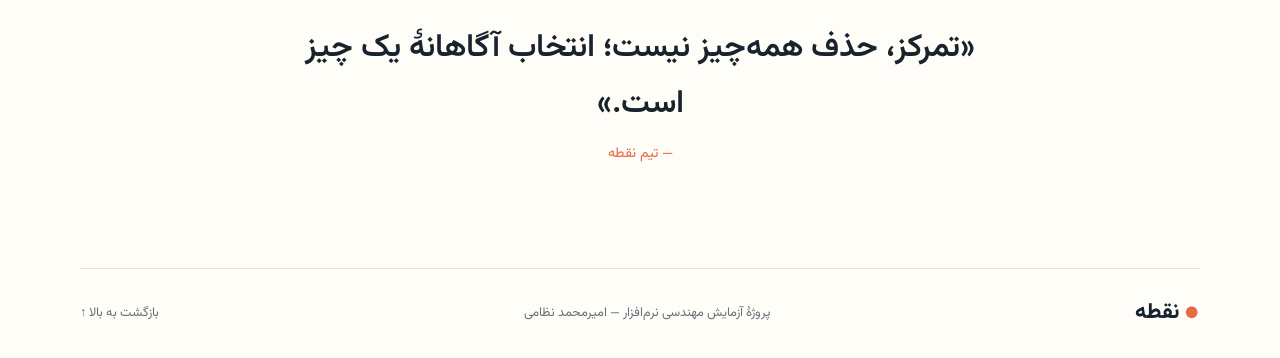
==== commit 729a142d: "feat: personalize site footer" ====
--- a/index.html
+++ b/index.html
@@ -76,7 +76,7 @@
 
       <section id="about" class="quote container"><p>«تمرکز، حذف همه‌چیز نیست؛ انتخاب آگاهانهٔ یک چیز است.»</p><span>— تیم نقطه</span></section>
     </main>
-    <footer class="site-footer container"><a class="brand" href="#top"><span>●</span> نقطه</a><p>ساخته‌شده برای آزمایش مهندسی نرم‌افزار</p><a href="#top">بازگشت به بالا ↑</a></footer>
+    <footer class="site-footer container"><a class="brand" href="#top"><span>●</span> نقطه</a><p>پروژهٔ آزمایش مهندسی نرم‌افزار — امیرمحمد نظامی</p><a href="#top">بازگشت به بالا ↑</a></footer>
     <script src="assets/js/app.js"></script>
   </body>
 </html>
--- a/assets/css/style.css
+++ b/assets/css/style.css
@@ -1,7 +1,8 @@
-:root { --ink:#19232d; --muted:#64717d; --paper:#fffdf8; --surface:#f4f1ea; --line:#e6e1d8; --orange:#ec6b3f; --orange-deep:#c94e28; --navy:#213340; --blue:#dff0f7; --green:#dcebdc; }
+:root { --ink:#19232d; --muted:#64717d; --paper:#fffdf8; --surface:#f4f1ea; --line:#e6e1d8; --orange:#e66b43; --orange-deep:#c94e28; --navy:#213340; --blue:#dff0f7; --green:#dcebdc; }
 * { box-sizing:border-box; }
 html { scroll-behavior:smooth; }
 body { margin:0; color:var(--ink); background:var(--paper); font-family:Vazirmatn, Tahoma, sans-serif; line-height:1.75; }.skip-link { position:fixed; top:-60px; right:20px; z-index:10; padding:8px 14px; color:#fff; background:var(--orange); border-radius:8px; transition:top .2s; }.skip-link:focus { top:15px; }
 a { color:inherit; text-decoration:none; }.container { width:min(1120px, calc(100% - 40px)); margin-inline:auto; }.site-header { min-height:86px; display:flex; align-items:center; justify-content:space-between; gap:25px; }.brand { font-size:1.35rem; font-weight:800; }.brand span { color:var(--orange); font-size:1.7rem; vertical-align:-2px; }.site-header nav { display:flex; gap:29px; color:var(--muted); font-size:.93rem; }.site-header nav a:hover,.text-link:hover { color:var(--orange); }.button { border:0; border-radius:10px; padding:12px 22px; display:inline-block; cursor:pointer; color:#fff; background:var(--orange); font:600 .9rem inherit; transition:transform .2s, background .2s; }.button:hover { background:var(--orange-deep); transform:translateY(-2px); }.button--small { padding:8px 17px; }.hero { min-height:600px; display:grid; grid-template-columns:1.15fr .85fr; align-items:center; gap:80px; padding:65px 0 85px; }.eyebrow { margin:0 0 7px; color:var(--orange); font-weight:700; font-size:.85rem; }.hero h1,.section-heading h2,.planner h2 { margin:0; font-size:clamp(2.4rem,5vw,4.4rem); line-height:1.27; letter-spacing:-1.5px; }.hero h1 em { color:var(--orange); font-style:normal; }.hero__lead { max-width:520px; color:var(--muted); font-size:1.08rem; margin:21px 0; }.hero__actions { display:flex; align-items:center; gap:25px; }.text-link { font-weight:700; }.text-link span { margin-right:5px; }.hero__meta { display:flex; gap:40px; margin-top:45px; }.hero__meta div { display:grid; }.hero__meta strong { font-size:1.1rem; }.hero__meta span { font-size:.8rem; color:var(--muted); }.focus-card { direction:rtl; background:var(--navy); color:#f9f7f1; border-radius:22px; padding:25px; box-shadow:20px 25px 0 #eee8dd; transform:rotate(-2deg); }.focus-card__top { display:flex; gap:8px; align-items:center; color:#c4ced0; font-size:.78rem; }.status-dot { width:8px; height:8px; background:#b8db8a; border-radius:50%; }.focus-card__top button { margin-right:auto; color:#d7dedf; background:transparent; border:0; font-size:1.15rem; cursor:pointer; }.focus-card h2 { margin:24px 0 0; font-size:1.55rem; }.muted { color:#a8b6ba; font-size:.82rem; margin:0; }.task-preview { list-style:none; padding:0; margin:24px 0 19px; }.task-preview li { border-bottom:1px solid #3a4d57; padding:13px 0; display:grid; grid-template-columns:27px 1fr auto; gap:9px; align-items:center; font-size:.88rem; }.check { color:#96a7ab; }.check.done { color:#b8db8a; }.task-preview small { color:#a8b6ba; font-size:.7rem; }.progress-label { display:flex; justify-content:space-between; font-size:.75rem; }.progress { height:7px; border-radius:9px; margin-top:8px; background:#3a4d57; overflow:hidden; }.progress span { display:block; width:33%; height:100%; background:#ed805a; }.section { padding:95px 0; }.features { border-top:1px solid var(--line); }.section-heading { max-width:530px; }.section-heading h2,.planner h2 { font-size:2.35rem; }.feature-grid { display:grid; grid-template-columns:repeat(3,1fr); gap:18px; margin-top:42px; }.feature-card { padding:27px; background:#fff; border:1px solid var(--line); border-radius:14px; }.feature-card h3 { margin:18px 0 5px; font-size:1.08rem; }.feature-card p,.planner__text { margin:0; color:var(--muted); font-size:.9rem; }.icon { display:grid; place-items:center; width:40px; height:40px; border-radius:10px; font-size:1.25rem; }.icon--orange { background:#ffe8dd; color:var(--orange); }.icon--blue { background:var(--blue); color:#438cab; }.icon--green { background:var(--green); color:#578958; }.planner { background:var(--surface); }.planner__inner { display:grid; grid-template-columns:1fr 1fr; gap:70px; align-items:center; }.todo { background:#fff; padding:18px; border-radius:14px; box-shadow:0 8px 25px #2e302907; }#taskForm { display:flex; gap:8px; }#taskInput { min-width:0; flex:1; padding:10px 12px; border:1px solid var(--line); border-radius:8px; font:inherit; font-size:.85rem; outline-color:var(--orange); }#taskForm .button { padding:9px 15px; }.todo__list { list-style:none; margin:14px 0 0; padding:0; }.todo__list li { display:flex; align-items:center; gap:10px; padding:10px 2px; border-bottom:1px solid #f0ede7; font-size:.88rem; }.todo__list input { accent-color:var(--orange); width:16px; height:16px; }.todo__list .complete { color:var(--muted); text-decoration:line-through; }.delete { margin-right:auto; border:0; background:transparent; color:#aab1b4; cursor:pointer; font-size:1rem; }.todo__empty { text-align:center; color:var(--muted); font-size:.82rem; margin:20px 0 8px; }.quote { text-align:center; padding:100px 20px; }.quote p { max-width:700px; margin:0 auto 8px; font-size:clamp(1.35rem,3vw,2rem); font-weight:600; }.quote span { color:var(--orange); font-size:.9rem; }.site-footer { border-top:1px solid var(--line); min-height:90px; display:flex; align-items:center; justify-content:space-between; font-size:.8rem; color:var(--muted); }.site-footer .brand { color:var(--ink); }.sr-only { position:absolute; width:1px; height:1px; padding:0; margin:-1px; overflow:hidden; clip:rect(0,0,0,0); white-space:nowrap; border:0; }
 body.dark { --ink:#e6eceb; --muted:#abb7bb; --paper:#17242b; --surface:#203038; --line:#34464e; }.dark .feature-card,.dark .todo { background:#203038; }.dark .focus-card { box-shadow:20px 25px 0 #111b20; }
 @media (max-width:760px) { .site-header nav { display:none; }.hero,.planner__inner { grid-template-columns:1fr; gap:42px; }.hero { padding:42px 0 75px; }.focus-card { max-width:430px; width:90%; margin-inline:auto; }.feature-grid { grid-template-columns:1fr; }.section { padding:70px 0; }.site-footer { padding:20px 0; flex-wrap:wrap; gap:10px 22px; }.site-footer p { order:3; width:100%; margin:0; }.hero__meta { margin-top:30px; } }
+.feature-card { transition:transform .2s ease, box-shadow .2s ease; }.feature-card:hover { transform:translateY(-4px); box-shadow:0 10px 22px #2e30290d; }
